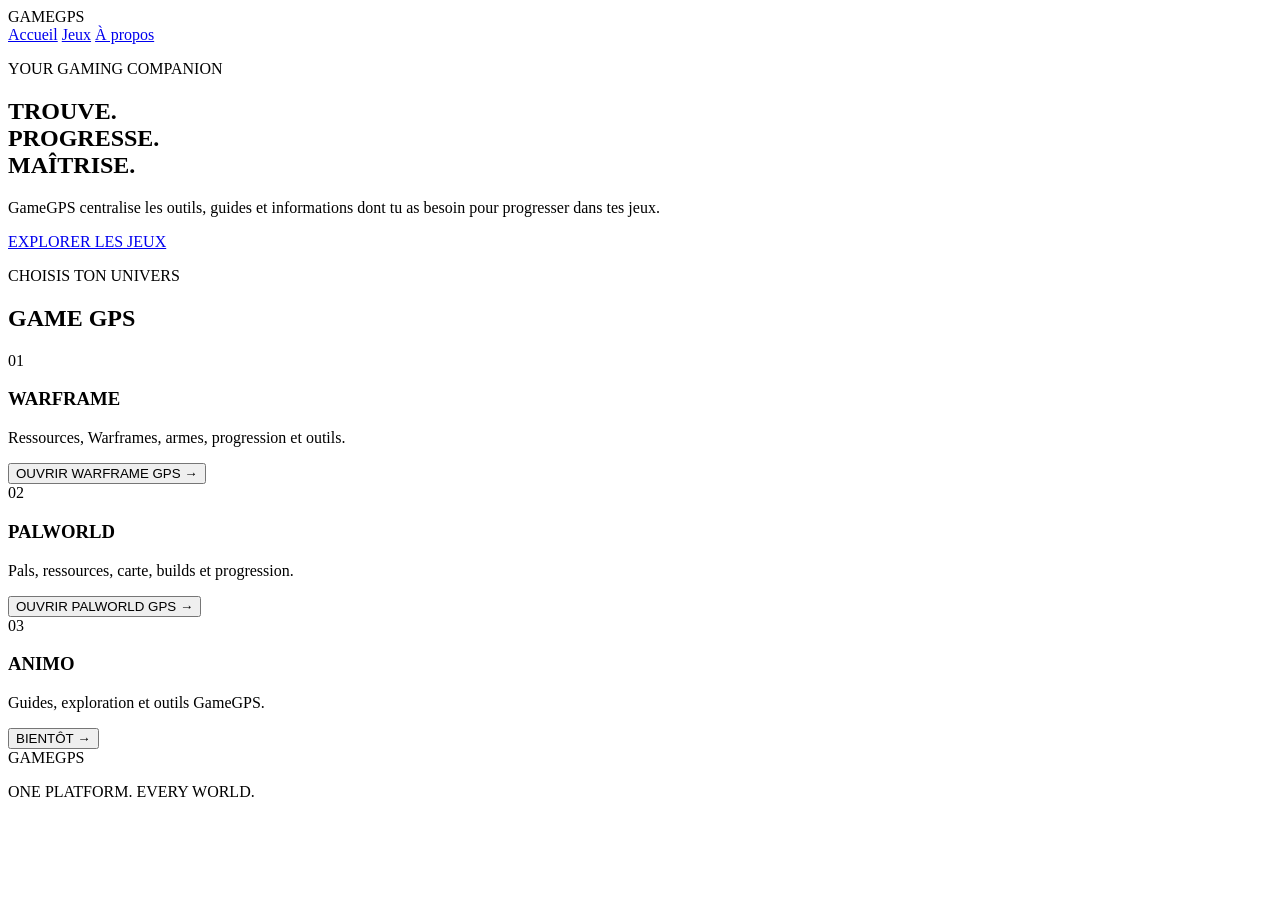
==== index.html @ 59feff23 "Create index.html" ====
<!DOCTYPE html>
<html lang="fr">
<head>
    <meta charset="UTF-8">
    <meta name="viewport" content="width=device-width, initial-scale=1.0">

    <title>GameGPS</title>

    <link rel="stylesheet" href="style.css">
</head>

<body>

    <header>
        <div class="logo">GAME<span>GPS</span></div>

        <nav>
            <a href="#">Accueil</a>
            <a href="#games">Jeux</a>
            <a href="#">À propos</a>
        </nav>
    </header>

    <main>

        <section class="hero">

            <p class="tag">YOUR GAMING COMPANION</p>

            <h1>
                TROUVE.<br>
                PROGRESSE.<br>
                <span>MAÎTRISE.</span>
            </h1>

            <p class="description">
                GameGPS centralise les outils, guides et informations
                dont tu as besoin pour progresser dans tes jeux.
            </p>

            <a class="button" href="#games">
                EXPLORER LES JEUX
            </a>

        </section>


        <section id="games" class="games">

            <div class="section-title">
                <p>CHOISIS TON UNIVERS</p>
                <h2>GAME GPS</h2>
            </div>


            <div class="game-grid">

                <article class="game-card">
                    <div class="number">01</div>

                    <h3>WARFRAME</h3>

                    <p>
                        Ressources, Warframes, armes,
                        progression et outils.
                    </p>

                    <button>OUVRIR WARFRAME GPS →</button>
                </article>


                <article class="game-card">
                    <div class="number">02</div>

                    <h3>PALWORLD</h3>

                    <p>
                        Pals, ressources, carte,
                        builds et progression.
                    </p>

                    <button>OUVRIR PALWORLD GPS →</button>
                </article>


                <article class="game-card">
                    <div class="number">03</div>

                    <h3>ANIMO</h3>

                    <p>
                        Guides, exploration et
                        outils GameGPS.
                    </p>

                    <button>BIENTÔT →</button>
                </article>

            </div>

        </section>

    </main>


    <footer>
        <div class="logo">GAME<span>GPS</span></div>

        <p>
            ONE PLATFORM. EVERY WORLD.
        </p>
    </footer>


    <script src="script.js"></script>

</body>
</html>
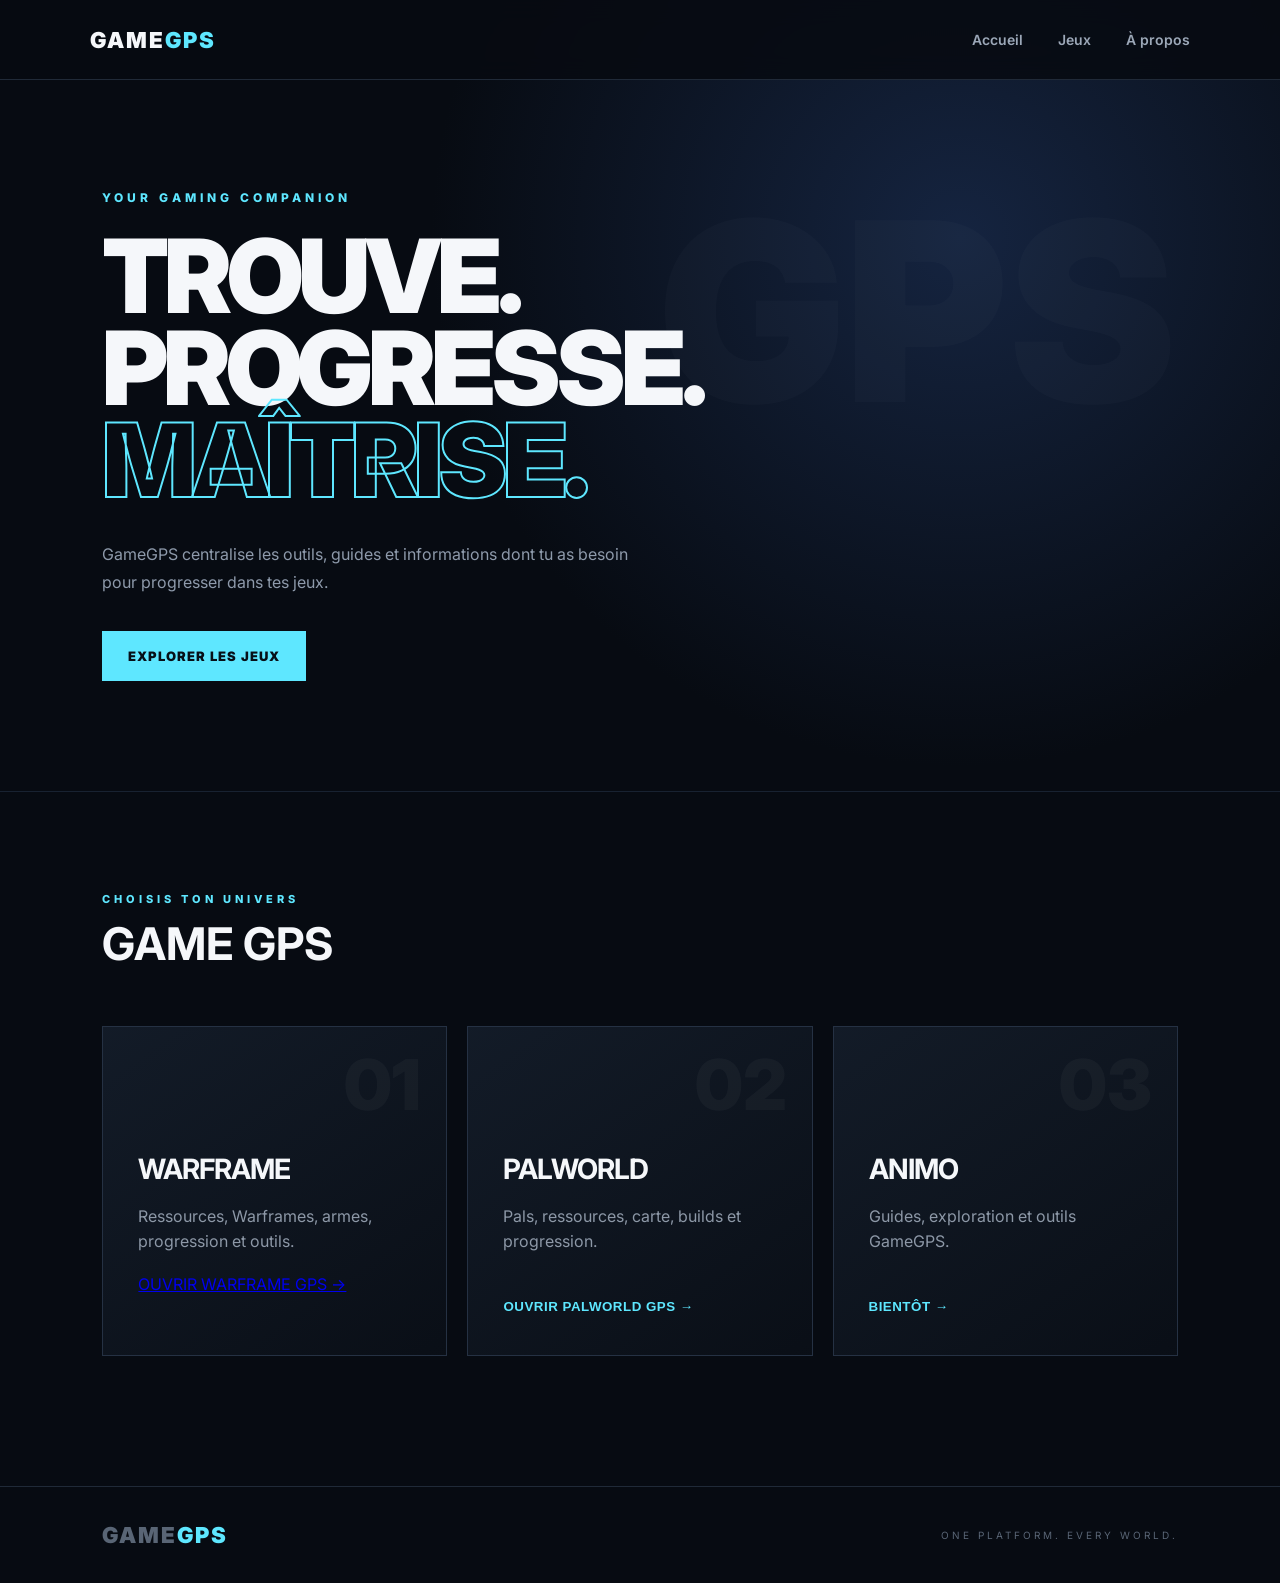
==== commit 6bd9ef34: "Update index.html" ====
--- a/index.html
+++ b/index.html
@@ -65,7 +65,9 @@
                         progression et outils.
                     </p>
 
-                    <button>OUVRIR WARFRAME GPS →</button>
+                    <a class="game-link" href="warframe.html">
+    OUVRIR WARFRAME GPS →
+</a>
                 </article>
 
 
--- a/style.css
+++ b/style.css
@@ -0,0 +1,254 @@
+@import url('https://fonts.googleapis.com/css2?family=Inter:wght@400;500;600;700;800;900&display=swap');
+
+* {
+    margin: 0;
+    padding: 0;
+    box-sizing: border-box;
+}
+
+html {
+    scroll-behavior: smooth;
+}
+
+body {
+    background:
+        radial-gradient(circle at 75% 15%, #152440 0%, transparent 32%),
+        #070b12;
+    color: #f5f7fa;
+    font-family: "Inter", sans-serif;
+    min-height: 100vh;
+}
+
+/* HEADER */
+
+header {
+    height: 80px;
+    padding: 0 7%;
+    display: flex;
+    justify-content: space-between;
+    align-items: center;
+    border-bottom: 1px solid #202a38;
+    background: rgba(7, 11, 18, 0.88);
+    position: sticky;
+    top: 0;
+    z-index: 100;
+    backdrop-filter: blur(12px);
+}
+
+.logo {
+    font-size: 22px;
+    font-weight: 900;
+    letter-spacing: 2px;
+}
+
+.logo span {
+    color: #5ee7ff;
+}
+
+nav {
+    display: flex;
+    gap: 35px;
+}
+
+nav a {
+    color: #9ca8b8;
+    text-decoration: none;
+    font-size: 14px;
+    font-weight: 600;
+    transition: 0.25s;
+}
+
+nav a:hover {
+    color: #5ee7ff;
+}
+
+/* HERO */
+
+.hero {
+    min-height: 650px;
+    padding: 110px 8%;
+    display: flex;
+    flex-direction: column;
+    justify-content: center;
+    position: relative;
+}
+
+.hero::after {
+    content: "GPS";
+    position: absolute;
+    right: 8%;
+    top: 80px;
+    font-size: 250px;
+    font-weight: 900;
+    color: rgba(255,255,255,0.018);
+    pointer-events: none;
+}
+
+.tag {
+    color: #5ee7ff;
+    font-size: 12px;
+    font-weight: 800;
+    letter-spacing: 4px;
+    margin-bottom: 25px;
+}
+
+.hero h1 {
+    font-size: clamp(55px, 8vw, 105px);
+    line-height: 0.9;
+    letter-spacing: -5px;
+    font-weight: 900;
+    max-width: 900px;
+}
+
+.hero h1 span {
+    color: transparent;
+    -webkit-text-stroke: 2px #5ee7ff;
+}
+
+.description {
+    max-width: 560px;
+    color: #8e9aab;
+    line-height: 1.7;
+    margin: 35px 0;
+}
+
+.button {
+    width: fit-content;
+    padding: 17px 26px;
+    background: #5ee7ff;
+    color: #071018;
+    text-decoration: none;
+    font-weight: 900;
+    font-size: 13px;
+    letter-spacing: 1px;
+    transition: 0.25s;
+}
+
+.button:hover {
+    transform: translateY(-3px);
+    box-shadow: 0 10px 35px rgba(94,231,255,0.2);
+}
+
+/* GAMES */
+
+.games {
+    padding: 100px 8% 130px;
+    border-top: 1px solid #182231;
+}
+
+.section-title p {
+    color: #5ee7ff;
+    font-size: 11px;
+    letter-spacing: 4px;
+    font-weight: 800;
+}
+
+.section-title h2 {
+    font-size: 45px;
+    margin-top: 10px;
+}
+
+.game-grid {
+    display: grid;
+    grid-template-columns: repeat(3, 1fr);
+    gap: 20px;
+    margin-top: 55px;
+}
+
+.game-card {
+    min-height: 330px;
+    padding: 35px;
+    border: 1px solid #253143;
+    background: linear-gradient(
+        145deg,
+        rgba(20,29,42,0.9),
+        rgba(10,15,23,0.9)
+    );
+    position: relative;
+    overflow: hidden;
+    transition: 0.3s;
+}
+
+.game-card:hover {
+    transform: translateY(-8px);
+    border-color: #5ee7ff;
+}
+
+.number {
+    position: absolute;
+    right: 25px;
+    top: 15px;
+    font-size: 70px;
+    font-weight: 900;
+    color: rgba(255,255,255,0.035);
+}
+
+.game-card h3 {
+    margin-top: 90px;
+    font-size: 28px;
+    letter-spacing: -1px;
+}
+
+.game-card p {
+    margin-top: 18px;
+    color: #8d98a7;
+    line-height: 1.6;
+    min-height: 70px;
+}
+
+.game-card button {
+    margin-top: 25px;
+    background: transparent;
+    color: #5ee7ff;
+    border: none;
+    font-weight: 800;
+    cursor: pointer;
+    letter-spacing: 0.5px;
+}
+
+/* FOOTER */
+
+footer {
+    border-top: 1px solid #202a38;
+    padding: 35px 8%;
+    display: flex;
+    justify-content: space-between;
+    align-items: center;
+    color: #596575;
+}
+
+footer p {
+    font-size: 10px;
+    letter-spacing: 3px;
+}
+
+/* MOBILE */
+
+@media (max-width: 850px) {
+
+    nav {
+        display: none;
+    }
+
+    .hero {
+        min-height: 580px;
+        padding-top: 80px;
+    }
+
+    .hero h1 {
+        letter-spacing: -3px;
+    }
+
+    .hero::after {
+        display: none;
+    }
+
+    .game-grid {
+        grid-template-columns: 1fr;
+    }
+
+    footer {
+        gap: 20px;
+        flex-direction: column;
+    }
+}
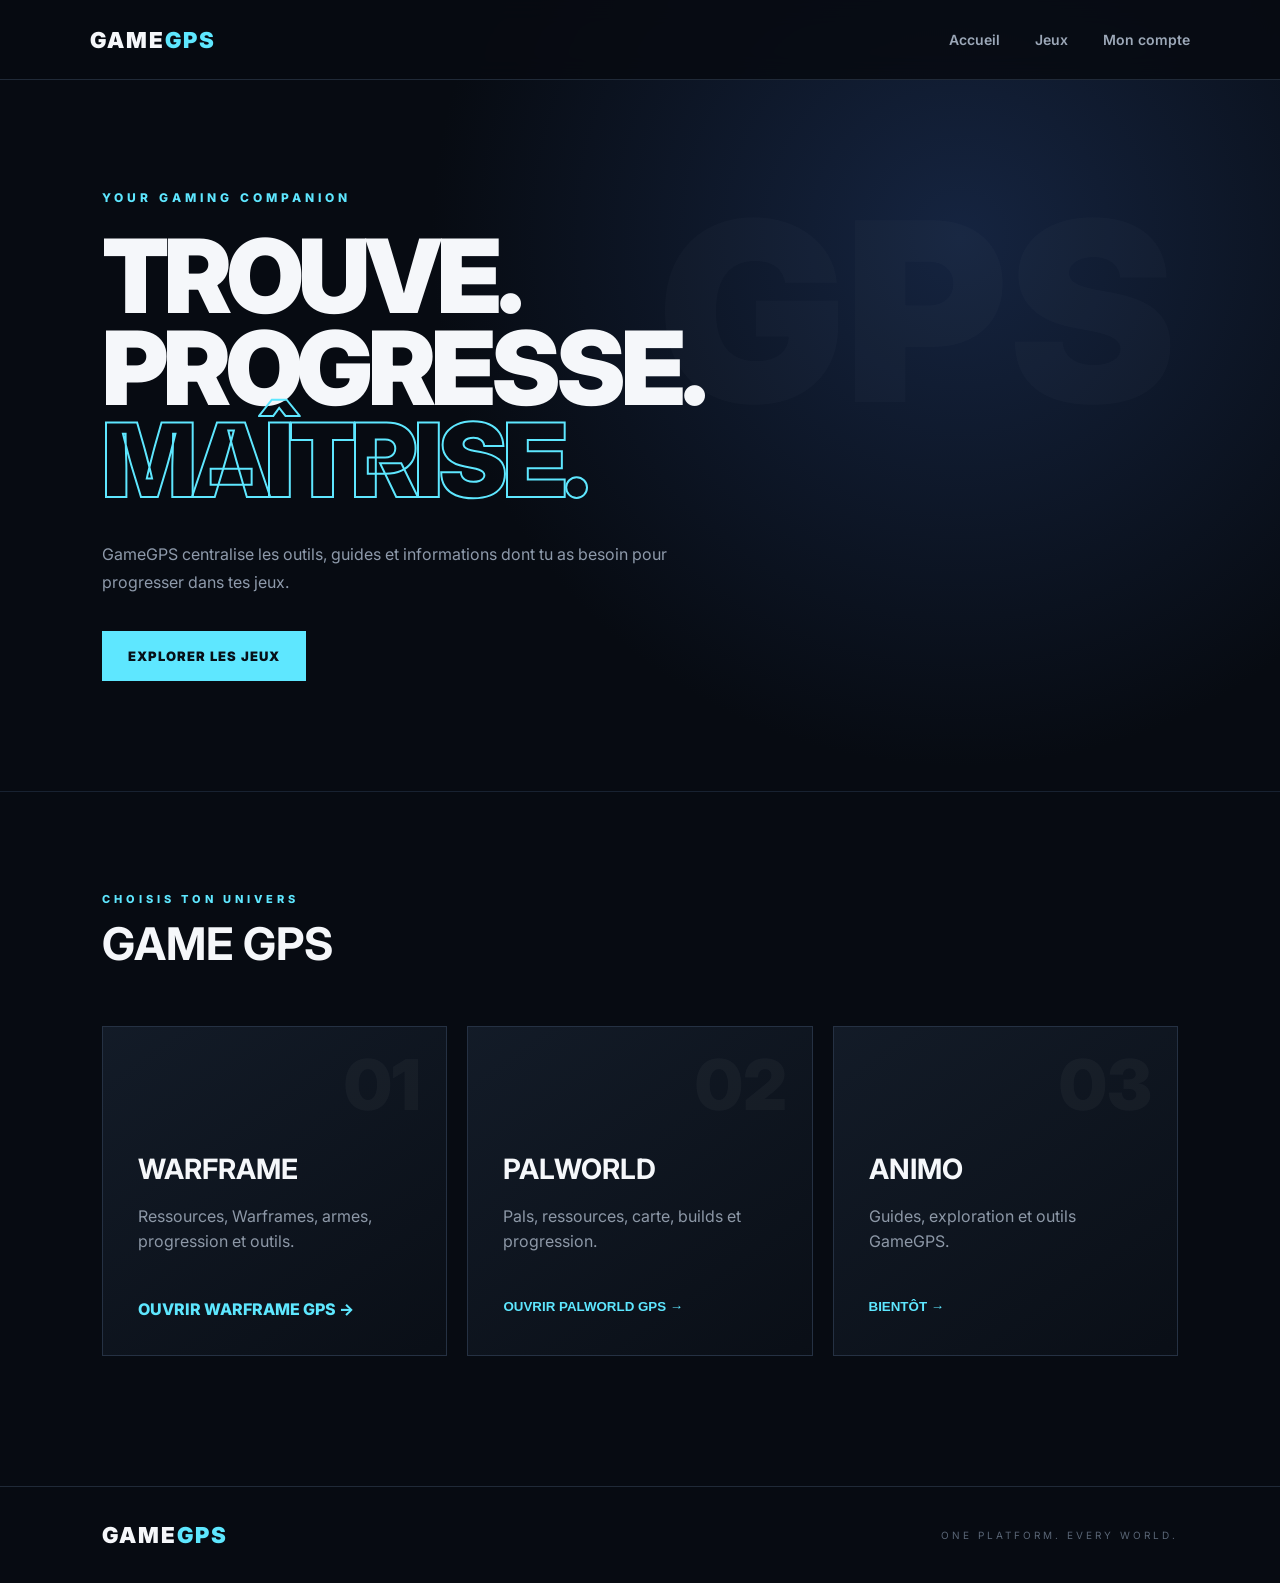
==== commit 847098cd: "Add GameGPS account entry point" ====
--- a/index.html
+++ b/index.html
@@ -3,118 +3,35 @@
 <head>
     <meta charset="UTF-8">
     <meta name="viewport" content="width=device-width, initial-scale=1.0">
-
     <title>GameGPS</title>
-
-    <link rel="stylesheet" href="style.css">
+    <link rel="stylesheet" href="style.css?v=63">
 </head>
-
 <body>
-
     <header>
         <div class="logo">GAME<span>GPS</span></div>
-
         <nav>
             <a href="#">Accueil</a>
             <a href="#games">Jeux</a>
-            <a href="#">À propos</a>
+            <a href="account.html">Mon compte</a>
         </nav>
     </header>
-
     <main>
-
         <section class="hero">
-
             <p class="tag">YOUR GAMING COMPANION</p>
-
-            <h1>
-                TROUVE.<br>
-                PROGRESSE.<br>
-                <span>MAÎTRISE.</span>
-            </h1>
-
-            <p class="description">
-                GameGPS centralise les outils, guides et informations
-                dont tu as besoin pour progresser dans tes jeux.
-            </p>
-
-            <a class="button" href="#games">
-                EXPLORER LES JEUX
-            </a>
-
+            <h1>TROUVE.<br>PROGRESSE.<br><span>MAÎTRISE.</span></h1>
+            <p class="description">GameGPS centralise les outils, guides et informations dont tu as besoin pour progresser dans tes jeux.</p>
+            <a class="button" href="#games">EXPLORER LES JEUX</a>
         </section>
-
-
         <section id="games" class="games">
-
-            <div class="section-title">
-                <p>CHOISIS TON UNIVERS</p>
-                <h2>GAME GPS</h2>
+            <div class="section-title"><p>CHOISIS TON UNIVERS</p><h2>GAME GPS</h2></div>
+            <div class="game-grid">
+                <article class="game-card"><div class="number">01</div><h3>WARFRAME</h3><p>Ressources, Warframes, armes, progression et outils.</p><a class="game-link" href="warframe.html">OUVRIR WARFRAME GPS →</a></article>
+                <article class="game-card"><div class="number">02</div><h3>PALWORLD</h3><p>Pals, ressources, carte, builds et progression.</p><button>OUVRIR PALWORLD GPS →</button></article>
+                <article class="game-card"><div class="number">03</div><h3>ANIMO</h3><p>Guides, exploration et outils GameGPS.</p><button>BIENTÔT →</button></article>
             </div>
-
-
-            <div class="game-grid">
-
-                <article class="game-card">
-                    <div class="number">01</div>
-
-                    <h3>WARFRAME</h3>
-
-                    <p>
-                        Ressources, Warframes, armes,
-                        progression et outils.
-                    </p>
-
-                    <a class="game-link" href="warframe.html">
-    OUVRIR WARFRAME GPS →
-</a>
-                </article>
-
-
-                <article class="game-card">
-                    <div class="number">02</div>
-
-                    <h3>PALWORLD</h3>
-
-                    <p>
-                        Pals, ressources, carte,
-                        builds et progression.
-                    </p>
-
-                    <button>OUVRIR PALWORLD GPS →</button>
-                </article>
-
-
-                <article class="game-card">
-                    <div class="number">03</div>
-
-                    <h3>ANIMO</h3>
-
-                    <p>
-                        Guides, exploration et
-                        outils GameGPS.
-                    </p>
-
-                    <button>BIENTÔT →</button>
-                </article>
-
-            </div>
-
         </section>
-
     </main>
-
-
-    <footer>
-        <div class="logo">GAME<span>GPS</span></div>
-
-        <p>
-            ONE PLATFORM. EVERY WORLD.
-        </p>
-    </footer>
-
-
-    <script src="script.js"></script>
-
+    <footer><div class="logo">GAME<span>GPS</span></div><p>ONE PLATFORM. EVERY WORLD.</p></footer>
+    <script src="script.js?v=3"></script>
 </body>
-</html>
+</html>
--- a/style.css
+++ b/style.css
@@ -1,254 +1,2 @@
 @import url('https://fonts.googleapis.com/css2?family=Inter:wght@400;500;600;700;800;900&display=swap');
-
-* {
-    margin: 0;
-    padding: 0;
-    box-sizing: border-box;
-}
-
-html {
-    scroll-behavior: smooth;
-}
-
-body {
-    background:
-        radial-gradient(circle at 75% 15%, #152440 0%, transparent 32%),
-        #070b12;
-    color: #f5f7fa;
-    font-family: "Inter", sans-serif;
-    min-height: 100vh;
-}
-
-/* HEADER */
-
-header {
-    height: 80px;
-    padding: 0 7%;
-    display: flex;
-    justify-content: space-between;
-    align-items: center;
-    border-bottom: 1px solid #202a38;
-    background: rgba(7, 11, 18, 0.88);
-    position: sticky;
-    top: 0;
-    z-index: 100;
-    backdrop-filter: blur(12px);
-}
-
-.logo {
-    font-size: 22px;
-    font-weight: 900;
-    letter-spacing: 2px;
-}
-
-.logo span {
-    color: #5ee7ff;
-}
-
-nav {
-    display: flex;
-    gap: 35px;
-}
-
-nav a {
-    color: #9ca8b8;
-    text-decoration: none;
-    font-size: 14px;
-    font-weight: 600;
-    transition: 0.25s;
-}
-
-nav a:hover {
-    color: #5ee7ff;
-}
-
-/* HERO */
-
-.hero {
-    min-height: 650px;
-    padding: 110px 8%;
-    display: flex;
-    flex-direction: column;
-    justify-content: center;
-    position: relative;
-}
-
-.hero::after {
-    content: "GPS";
-    position: absolute;
-    right: 8%;
-    top: 80px;
-    font-size: 250px;
-    font-weight: 900;
-    color: rgba(255,255,255,0.018);
-    pointer-events: none;
-}
-
-.tag {
-    color: #5ee7ff;
-    font-size: 12px;
-    font-weight: 800;
-    letter-spacing: 4px;
-    margin-bottom: 25px;
-}
-
-.hero h1 {
-    font-size: clamp(55px, 8vw, 105px);
-    line-height: 0.9;
-    letter-spacing: -5px;
-    font-weight: 900;
-    max-width: 900px;
-}
-
-.hero h1 span {
-    color: transparent;
-    -webkit-text-stroke: 2px #5ee7ff;
-}
-
-.description {
-    max-width: 560px;
-    color: #8e9aab;
-    line-height: 1.7;
-    margin: 35px 0;
-}
-
-.button {
-    width: fit-content;
-    padding: 17px 26px;
-    background: #5ee7ff;
-    color: #071018;
-    text-decoration: none;
-    font-weight: 900;
-    font-size: 13px;
-    letter-spacing: 1px;
-    transition: 0.25s;
-}
-
-.button:hover {
-    transform: translateY(-3px);
-    box-shadow: 0 10px 35px rgba(94,231,255,0.2);
-}
-
-/* GAMES */
-
-.games {
-    padding: 100px 8% 130px;
-    border-top: 1px solid #182231;
-}
-
-.section-title p {
-    color: #5ee7ff;
-    font-size: 11px;
-    letter-spacing: 4px;
-    font-weight: 800;
-}
-
-.section-title h2 {
-    font-size: 45px;
-    margin-top: 10px;
-}
-
-.game-grid {
-    display: grid;
-    grid-template-columns: repeat(3, 1fr);
-    gap: 20px;
-    margin-top: 55px;
-}
-
-.game-card {
-    min-height: 330px;
-    padding: 35px;
-    border: 1px solid #253143;
-    background: linear-gradient(
-        145deg,
-        rgba(20,29,42,0.9),
-        rgba(10,15,23,0.9)
-    );
-    position: relative;
-    overflow: hidden;
-    transition: 0.3s;
-}
-
-.game-card:hover {
-    transform: translateY(-8px);
-    border-color: #5ee7ff;
-}
-
-.number {
-    position: absolute;
-    right: 25px;
-    top: 15px;
-    font-size: 70px;
-    font-weight: 900;
-    color: rgba(255,255,255,0.035);
-}
-
-.game-card h3 {
-    margin-top: 90px;
-    font-size: 28px;
-    letter-spacing: -1px;
-}
-
-.game-card p {
-    margin-top: 18px;
-    color: #8d98a7;
-    line-height: 1.6;
-    min-height: 70px;
-}
-
-.game-card button {
-    margin-top: 25px;
-    background: transparent;
-    color: #5ee7ff;
-    border: none;
-    font-weight: 800;
-    cursor: pointer;
-    letter-spacing: 0.5px;
-}
-
-/* FOOTER */
-
-footer {
-    border-top: 1px solid #202a38;
-    padding: 35px 8%;
-    display: flex;
-    justify-content: space-between;
-    align-items: center;
-    color: #596575;
-}
-
-footer p {
-    font-size: 10px;
-    letter-spacing: 3px;
-}
-
-/* MOBILE */
-
-@media (max-width: 850px) {
-
-    nav {
-        display: none;
-    }
-
-    .hero {
-        min-height: 580px;
-        padding-top: 80px;
-    }
-
-    .hero h1 {
-        letter-spacing: -3px;
-    }
-
-    .hero::after {
-        display: none;
-    }
-
-    .game-grid {
-        grid-template-columns: 1fr;
-    }
-
-    footer {
-        gap: 20px;
-        flex-direction: column;
-    }
-}
+*{margin:0;padding:0;box-sizing:border-box}html{scroll-behavior:smooth}body{background:radial-gradient(circle at 75% 15%,#152440 0%,transparent 32%),#070b12;color:#f5f7fa;font-family:"Inter",sans-serif;min-height:100vh}header{height:80px;padding:0 7%;display:flex;justify-content:space-between;align-items:center;border-bottom:1px solid #202a38;background:rgba(7,11,18,.88);position:sticky;top:0;z-index:100;backdrop-filter:blur(12px)}.logo{font-size:22px;font-weight:900;letter-spacing:2px;color:#f5f7fa;text-decoration:none}.logo span,.tag,.section-title p,.wf-kicker{color:#5ee7ff}nav{display:flex;gap:35px}nav a{color:#9ca8b8;text-decoration:none;font-size:14px;font-weight:600;transition:.25s}nav a:hover,nav a.active{color:#5ee7ff}.hero{min-height:650px;padding:110px 8%;display:flex;flex-direction:column;justify-content:center;position:relative}.hero::after{content:"GPS";position:absolute;right:8%;top:80px;font-size:250px;font-weight:900;color:rgba(255,255,255,.018);pointer-events:none}.tag{font-size:12px;font-weight:800;letter-spacing:4px;margin-bottom:25px}.hero h1{font-size:clamp(55px,8vw,105px);line-height:.9;letter-spacing:-5px;font-weight:900;max-width:900px}.hero h1 span{color:transparent;-webkit-text-stroke:2px #5ee7ff}.description{max-width:620px;color:#8e9aab;line-height:1.7;margin:35px 0}.button{width:fit-content;padding:17px 26px;background:#5ee7ff;color:#071018;text-decoration:none;font-weight:900;font-size:13px;letter-spacing:1px;border:0;cursor:pointer}.games,.wf-search-section{padding:100px 8% 130px;border-top:1px solid #182231}.section-title p{font-size:11px;letter-spacing:4px;font-weight:800}.section-title h2{font-size:clamp(32px,5vw,45px);margin-top:10px}.game-grid{display:grid;grid-template-columns:repeat(3,1fr);gap:20px;margin-top:55px}.game-card{min-height:330px;padding:35px;border:1px solid #253143;background:linear-gradient(145deg,rgba(20,29,42,.9),rgba(10,15,23,.9));position:relative}.number{position:absolute;right:25px;top:15px;font-size:70px;font-weight:900;color:rgba(255,255,255,.035)}.game-card h3{margin-top:90px;font-size:28px}.game-card p{margin-top:18px;color:#8d98a7;line-height:1.6;min-height:70px}.game-card button,.game-link{margin-top:25px;background:transparent;color:#5ee7ff;border:none;font-weight:800;cursor:pointer;text-decoration:none;display:inline-block}.wf-search-box{display:flex;max-width:1000px;margin-top:45px;border:1px solid #2b3b50;background:#0b111b}.wf-search-box input{flex:1;padding:20px;background:transparent;border:0;outline:0;color:#fff;font:inherit}.wf-search-box button{padding:0 28px;border:0;background:#5ee7ff;color:#071018;font-weight:900;cursor:pointer}.wf-results{max-width:1120px;margin-top:28px}.wf-status{padding:24px;border:1px solid #253143;background:#0c121c;color:#8e9aab}.wf-result-card{border:1px solid #2b3b50;background:linear-gradient(145deg,rgba(13,24,37,.98),rgba(7,13,21,.98));padding:30px}.wf-result-head{display:flex;align-items:center;gap:22px}.wf-result-head img{width:90px;height:90px;object-fit:contain;background:#080d14;border:1px solid #1c6680}.wf-kicker{display:block;font-size:10px;letter-spacing:3px;font-weight:900;margin-bottom:7px}.wf-result-head h3{font-size:36px}.wf-result-head small{color:#7893b5}.wf-description{color:#a6bdd8;line-height:1.7;margin:25px 0}.wf-route{display:flex;justify-content:space-between;align-items:center;gap:25px;padding:25px;border:1px solid #1596b8;background:linear-gradient(90deg,rgba(14,63,82,.28),rgba(10,27,43,.4));border-radius:4px}.wf-route span,.wf-score span{display:block;color:#35ddff;font-size:10px;font-weight:900;letter-spacing:2px;margin-bottom:8px}.wf-route strong{font-size:21px}.wf-route small{display:block;color:#8faac8;margin-top:7px}.wf-score{text-align:right;min-width:130px;border-left:1px solid #22647b;padding-left:24px}.wf-score strong{font-size:29px;color:#35ddff}.wf-farm-progress{display:grid;grid-template-columns:auto 1fr;gap:4px 28px;align-items:center;margin:22px 0 30px}.wf-farm-progress>strong{font-size:18px}.wf-farm-progress>span{color:#a9bdd3}.wf-farm-progress>div{grid-column:1/-1;height:9px;background:#17324c;border-radius:20px;overflow:hidden}.wf-farm-progress i{display:block;height:100%;background:#28d9f6;border-radius:20px}.wf-components{margin-top:20px}.wf-components h4{font-size:13px;letter-spacing:2px;color:#35ddff;margin-bottom:14px}.wf-row{display:flex;justify-content:space-between;align-items:center;gap:24px;padding:17px 14px;border:1px solid #1d3a50;background:rgba(8,20,31,.58);margin-bottom:8px;border-radius:5px;color:#a5afbc}.wf-row>span{display:flex;flex-direction:column;gap:7px;min-width:0}.wf-row b{font-size:16px;color:#f4f7fb}.wf-row small{color:#9ab5d3;line-height:1.4}.wf-row>strong{display:flex;align-items:center;gap:9px;color:#fff;white-space:nowrap;font-size:16px}.wf-row input[type=checkbox]{appearance:none;width:25px;height:25px;border:2px solid #8db8e8;border-radius:4px;background:#09131e;cursor:pointer;position:relative}.wf-row input[type=checkbox]:checked{background:#2ad9f5;border-color:#2ad9f5}.wf-row input[type=checkbox]:checked:after{content:"✓";position:absolute;inset:0;display:grid;place-items:center;color:#061018;font-weight:900}.wf-owned{opacity:.68}.wf-owned b{text-decoration:line-through}.gamegps-toast{position:fixed;right:25px;bottom:25px;padding:16px 20px;background:#111b28;border:1px solid #5ee7ff;color:#fff;z-index:999;opacity:0;transform:translateY(15px);pointer-events:none;transition:.25s}.gamegps-toast.show{opacity:1;transform:translateY(0)}.account-shell{padding:90px 8% 130px;min-height:calc(100vh - 150px)}.account-grid{display:grid;grid-template-columns:1fr 1fr;gap:22px;max-width:1050px;margin-top:35px}.account-panel{border:1px solid #253143;background:linear-gradient(145deg,rgba(20,29,42,.92),rgba(10,15,23,.94));padding:32px}.account-panel h3{font-size:24px;margin:8px 0 25px}.account-form{display:flex;flex-direction:column;gap:17px}.account-form label{display:flex;flex-direction:column;gap:8px;color:#9ab5d3;font-size:12px;font-weight:800;letter-spacing:1px}.account-form input{padding:16px;border:1px solid #2b3b50;background:#08111c;color:#fff;outline:0;font:inherit}.account-form input:focus{border-color:#5ee7ff}.account-status{max-width:1050px;margin-top:22px}footer{border-top:1px solid #202a38;padding:35px 8%;display:flex;justify-content:space-between;align-items:center;color:#596575}footer p{font-size:10px;letter-spacing:3px}@media(max-width:850px){nav{display:none}.hero{min-height:580px;padding-top:80px}.hero h1{letter-spacing:-3px}.hero::after{display:none}.game-grid,.account-grid{grid-template-columns:1fr}.wf-search-box{flex-direction:column}.wf-search-box button{padding:18px}.wf-route{flex-direction:column;align-items:flex-start}.wf-score{text-align:left;border-left:0;border-top:1px solid #22647b;padding:15px 0 0;width:100%}.wf-result-head h3{font-size:27px}.wf-row{padding:15px 10px}.wf-farm-progress{gap:6px 16px}footer{gap:20px;flex-direction:column}}
